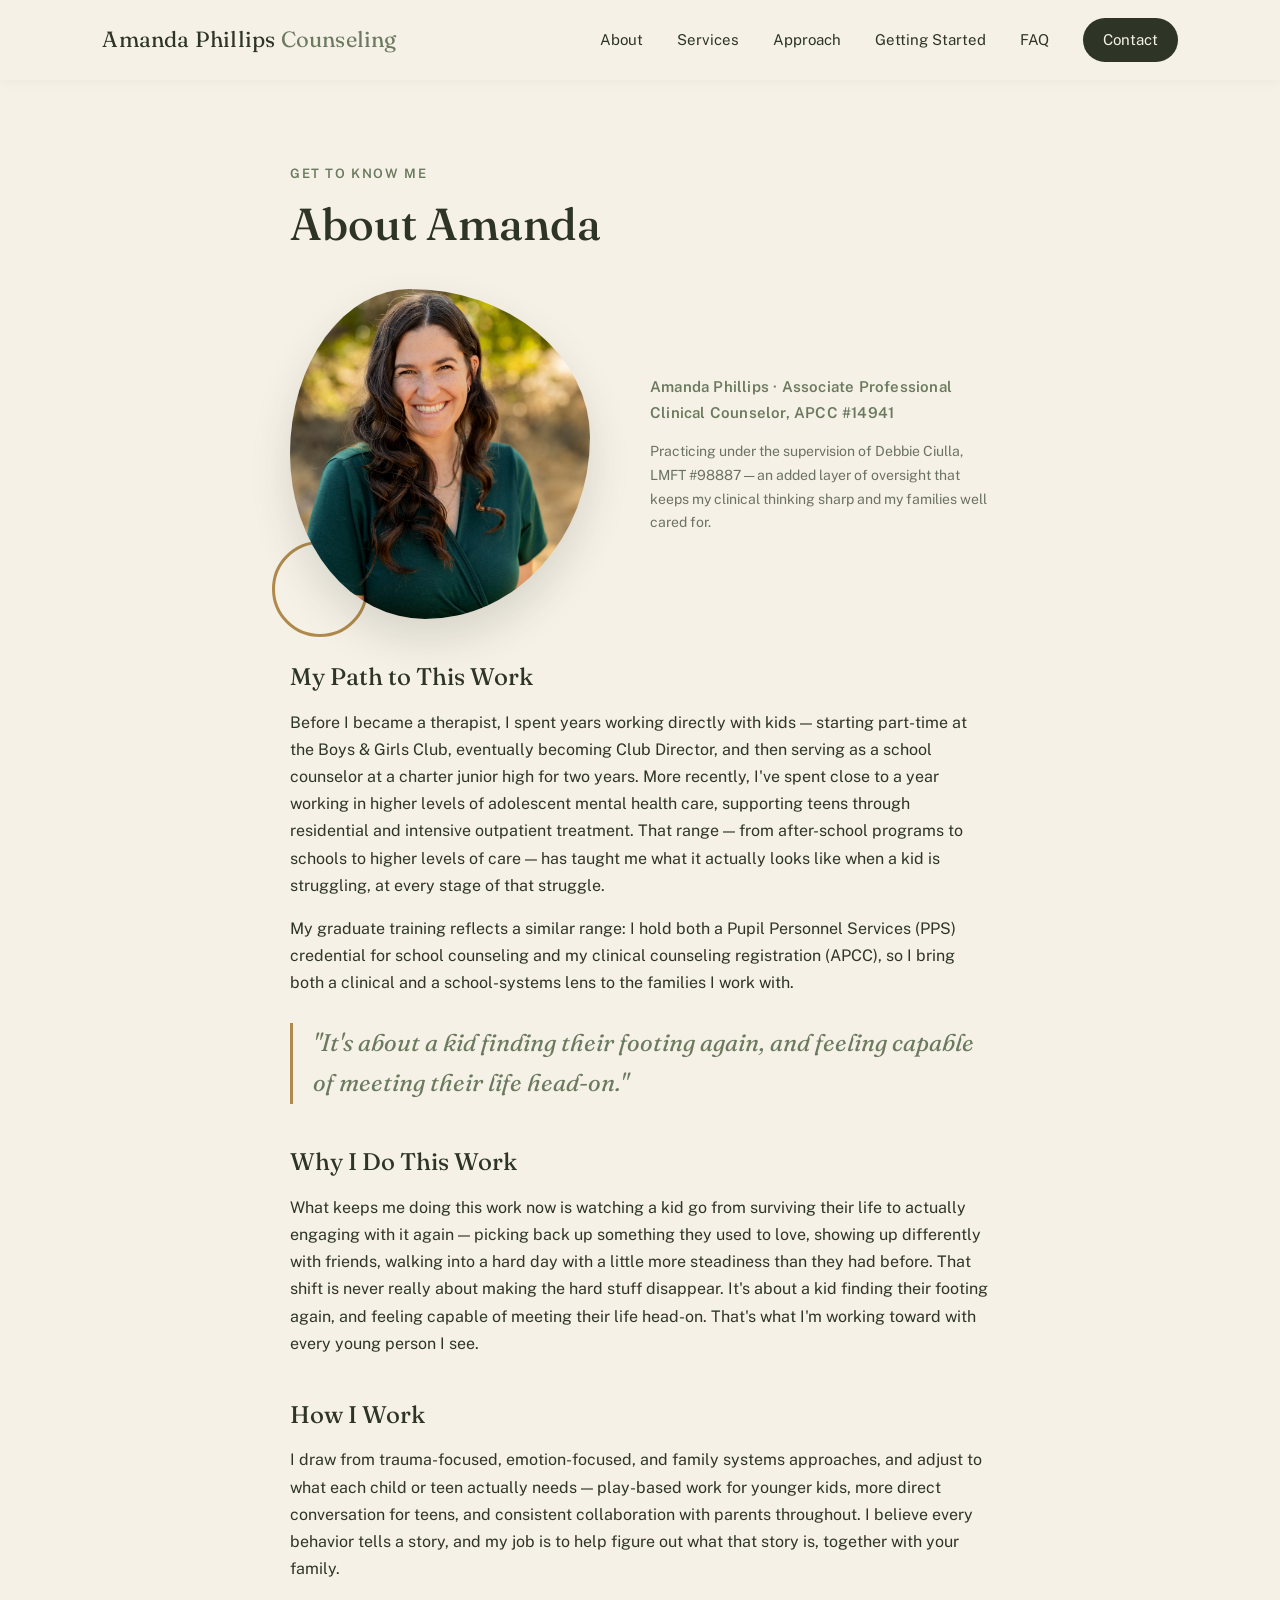
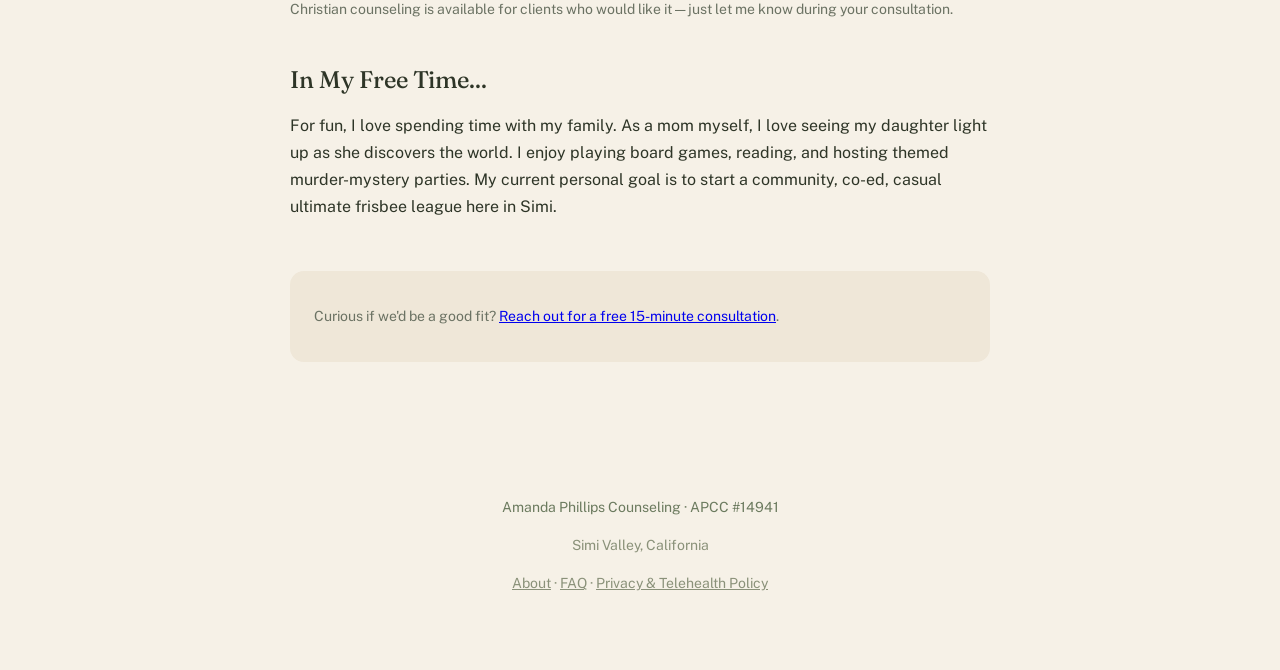
==== about.html @ 8415a765 "added about page and adjusted navs" ====
<!DOCTYPE html>
<html lang="en">
<head>
    <meta charset="UTF-8">
    <meta name="viewport" content="width=device-width, initial-scale=1.0">

    <title>About Amanda | Amanda Phillips Counseling</title>

    <meta name="description"
          content="Meet Amanda Phillips, APCC — a child, teen, and family therapist in Simi Valley, CA with a background in schools, youth programs, and adolescent mental health care.">
    <link rel="canonical" href="https://www.amandaphillipscounseling.com/about.html">

    <!-- Open Graph (Facebook, iMessage, etc.) -->
    <meta property="og:type" content="website">
    <meta property="og:title" content="About Amanda | Amanda Phillips Counseling">
    <meta property="og:description" content="Meet Amanda Phillips, APCC — a child, teen, and family therapist in Simi Valley, CA with a background in schools, youth programs, and adolescent mental health care.">
    <meta property="og:url" content="https://www.amandaphillipscounseling.com/about.html">
    <meta property="og:image" content="https://www.amandaphillipscounseling.com/images/amanda-headshot.jpg">
    <meta property="og:locale" content="en_US">

    <!-- Twitter Card -->
    <meta name="twitter:card" content="summary_large_image">
    <meta name="twitter:title" content="About Amanda | Amanda Phillips Counseling">
    <meta name="twitter:description" content="Meet Amanda Phillips, APCC — a child, teen, and family therapist in Simi Valley, CA.">
    <meta name="twitter:image" content="https://www.amandaphillipscounseling.com/images/amanda-headshot.jpg">

    <!-- Local Business / Practitioner Schema -->
    <script type="application/ld+json">
    {
      "@context": "https://schema.org",
      "@type": "MedicalBusiness",
      "name": "Amanda Phillips Counseling",
      "image": "https://www.amandaphillipscounseling.com/images/amanda-headshot.jpg",
      "url": "https://www.amandaphillipscounseling.com/",
      "telephone": "+1-805-864-2492",
      "email": "amandaphillips.counseling@gmail.com",
      "priceRange": "$195-$250",
      "address": {
        "@type": "PostalAddress",
        "addressLocality": "Simi Valley",
        "addressRegion": "CA",
        "addressCountry": "US"
      },
      "areaServed": {
        "@type": "State",
        "name": "California"
      },
      "founder": {
        "@type": "Person",
        "name": "Amanda Phillips",
        "jobTitle": "Associate Professional Clinical Counselor",
        "honorificSuffix": "APCC #14941"
      },
      "sameAs": ["https://www.psychologytoday.com/us/therapists/amanda-phillips-simi-valley-ca/1802395"]
    }
    </script>

    <link rel="stylesheet" href="style.css">

    <link rel="preconnect" href="https://fonts.googleapis.com">
    <link rel="preconnect" href="https://fonts.gstatic.com" crossorigin>
    <link href="https://fonts.googleapis.com/css2?family=Fraunces:opsz,wght@9..144,300;9..144,450;9..144,600&family=Public+Sans:wght@300;400;500;600&display=swap" rel="stylesheet">
</head>
<body>

<a class="skip-link" href="#main">Skip to content</a>

<nav>
    <a href="index.html" class="logo">Amanda Phillips <span>Counseling</span></a>

    <button class="menu-toggle" aria-label="Open menu" aria-expanded="false">
        <span></span><span></span><span></span>
    </button>

    <div class="nav-links">
        <a href="about.html">About</a>
        <a href="index.html#services">Services</a>
        <a href="index.html#approach">Approach</a>
        <a href="index.html#start">Getting Started</a>
        <a href="faq.html">FAQ</a>
        <a href="index.html#contact" class="nav-cta">Contact</a>
    </div>
</nav>

<main id="main">

    <section class="policy-page reveal">
        <p class="eyebrow">Get to Know Me</p>
        <h1>About Amanda</h1>

        <div class="about-grid" style="margin-top: 40px;">
            <div class="photo-container">
                <img src="images/amanda-headshot.jpg" alt="Amanda Phillips, Associate Professional Clinical Counselor">
            </div>

            <div class="about-copy">
                <p class="credential">Amanda Phillips &middot; Associate Professional Clinical Counselor, APCC #14941</p>
                <p class="supervisor">Practicing under the supervision of Debbie Ciulla, LMFT #98887 &mdash; an added layer of oversight that keeps my clinical thinking sharp and my families well cared for.</p>
            </div>
        </div>

        <h2>My Path to This Work</h2>
        <p>
            Before I became a therapist, I spent years working directly with kids &mdash;
            starting part-time at the Boys &amp; Girls Club, eventually becoming Club
            Director, and then serving as a school counselor at a charter junior high
            for two years. More recently, I've spent close to a year working in higher
            levels of adolescent mental health care, supporting teens through
            residential and intensive outpatient treatment. That range &mdash; from
            after-school programs to schools to higher levels of care &mdash; has taught
            me what it actually looks like when a kid is struggling, at every stage of
            that struggle.
        </p>
        <p>
            My graduate training reflects a similar range: I hold both a Pupil
            Personnel Services (PPS) credential for school counseling and my clinical
            counseling registration (APCC), so I bring both a clinical and a
            school-systems lens to the families I work with.
        </p>

        <p class="pull-quote">"It's about a kid finding their footing again, and feeling capable of meeting their life head-on."</p>

        <h2>Why I Do This Work</h2>
        <p>
            What keeps me doing this work now is watching a kid go from surviving
            their life to actually engaging with it again &mdash; picking back up
            something they used to love, showing up differently with friends, walking
            into a hard day with a little more steadiness than they had before. That
            shift is never really about making the hard stuff disappear. It's about a
            kid finding their footing again, and feeling capable of meeting their life
            head-on. That's what I'm working toward with every young person I see.
        </p>

        <h2>How I Work</h2>
        <p>
            I draw from trauma-focused, emotion-focused, and family systems approaches,
            and adjust to what each child or teen actually needs &mdash; play-based work
            for younger kids, more direct conversation for teens, and consistent
            collaboration with parents throughout. I believe every behavior tells a
            story, and my job is to help figure out what that story is, together with
            your family.
        </p>
        <p class="aside">
            Christian counseling is available for clients who would like it &mdash; just
            let me know during your consultation.
        </p>

        <h2>In My Free Time...</h2>
        <p>
            For fun, I love spending time with my family. As a mom myself, I love seeing my daughter light up as she discovers the world. 
            I enjoy playing board games, reading, and hosting themed murder-mystery parties. My current personal goal is to start a community, co-ed, casual ultimate frisbee
            league here in Simi.    
        </p>
    

        <div class="policy-disclaimer">
            <p>Curious if we'd be a good fit? <a href="index.html#contact">Reach out for a free 15-minute consultation</a>.</p>
        </div>
    </section>

</main>

<footer>
    <p>Amanda Phillips Counseling &middot; APCC #14941</p>
    <p class="footer-note">Simi Valley, California</p>
    <p class="footer-note"><a href="about.html">About</a> &middot; <a href="faq.html">FAQ</a> &middot; <a href="privacy.html">Privacy &amp; Telehealth Policy</a></p>
</footer>

<script src="script.js"></script>

</body>
</html>
---- style.css ----
:root {
    --paper: #F6F1E7;
    --paper-deep: #EFE7D8;
    --ink: #2E3527;
    --moss: #6B7A5E;
    --gold: #B08A4C;
    --blush: #D8B8AE;
    --card: #FFFFFF;
    --border: rgba(46,53,39,0.08);
}

* {
    box-sizing: border-box;
}

html {
    scroll-behavior: smooth;
    scroll-padding-top: 90px;
}

@media (prefers-reduced-motion: reduce) {
    html {
        scroll-behavior: auto;
    }
    * {
        animation-duration: 0.01ms !important;
        animation-iteration-count: 1 !important;
        transition-duration: 0.01ms !important;
    }
}

body {
    margin: 0;
    background: var(--paper);
    color: var(--ink);
    font-family: 'Public Sans', sans-serif;
    line-height: 1.7;
    font-weight: 400;
}

h1, h2, h3 {
    font-family: 'Fraunces', serif;
    color: var(--ink);
    line-height: 1.15;
    margin: 0 0 18px;
    font-weight: 500;
}

.skip-link {
    position: absolute;
    left: -999px;
    top: 0;
    background: var(--ink);
    color: var(--paper);
    padding: 12px 20px;
    z-index: 2000;
}

.skip-link:focus {
    left: 12px;
    top: 12px;
}

a:focus-visible,
button:focus-visible {
    outline: 2px solid var(--gold);
    outline-offset: 3px;
}

/* NAV */

nav {
    position: sticky;
    top: 0;
    z-index: 1000;
    background: rgba(246,241,231,0.92);
    backdrop-filter: blur(10px);
    display: flex;
    justify-content: space-between;
    align-items: center;
    padding: 18px 8%;
    box-shadow: 0 2px 12px rgba(0,0,0,.04);
}

.logo {
    font-family: 'Fraunces', serif;
    font-size: 22px;
    color: var(--ink);
    text-decoration: none;
    letter-spacing: 0.2px;
}

.logo span {
    color: var(--moss);
}

.nav-links {
    display: flex;
    align-items: center;
    gap: 34px;
}

.nav-links a {
    text-decoration: none;
    color: var(--ink);
    font-size: 15px;
    position: relative;
}

.nav-links a:not(.nav-cta)::after {
    content: "";
    position: absolute;
    left: 0;
    bottom: -4px;
    width: 0;
    height: 1px;
    background: var(--gold);
    transition: width .25s ease;
}

.nav-links a:not(.nav-cta):hover::after {
    width: 100%;
}

.nav-cta {
    background: var(--ink);
    color: var(--paper) !important;
    padding: 9px 20px;
    border-radius: 999px;
    font-size: 14px;
}

.menu-toggle {
    display: none;
    flex-direction: column;
    justify-content: center;
    gap: 5px;
    background: none;
    border: none;
    cursor: pointer;
    padding: 6px;
}

.menu-toggle span {
    width: 24px;
    height: 2px;
    background: var(--ink);
    transition: transform .25s ease, opacity .25s ease;
}

.menu-toggle.active span:nth-child(1) {
    transform: translateY(7px) rotate(45deg);
}

.menu-toggle.active span:nth-child(2) {
    opacity: 0;
}

.menu-toggle.active span:nth-child(3) {
    transform: translateY(-7px) rotate(-45deg);
}

/* HERO */

.hero {
    position: relative;
    display: grid;
    grid-template-columns: 1.15fr 0.85fr;
    align-items: center;
    padding: 110px 0 100px 8%;
    overflow: hidden;
    background: var(--paper);
}

.hero-content {
    max-width: 620px;
    position: relative;
    z-index: 2;
}

.eyebrow {
    text-transform: uppercase;
    letter-spacing: 1.6px;
    color: var(--moss);
    font-size: 13px;
    font-weight: 600;
}

.hero h1 {
    font-size: 3.1rem;
    font-weight: 450;
    margin-top: 14px;
    margin-bottom: 0;
}

.hero-rule {
    width: 90px;
    height: 2px;
    background: var(--gold);
    border: none;
    margin: 28px 0;
}

.hero-text {
    font-size: 1.15rem;
    color: #4b5240;
    max-width: 480px;
}

.button {
    display: inline-block;
    margin-top: 20px;
    background: var(--gold);
    color: #fff;
    text-decoration: none;
    padding: 15px 34px;
    border-radius: 999px;
    font-size: 16px;
    font-weight: 500;
    transition: transform .25s ease, box-shadow .25s ease;
}

.button:hover {
    transform: translateY(-3px);
    box-shadow: 0 10px 24px rgba(176,138,76,.35);
}

.hero-branch {
    justify-self: end;
    width: 46vw;
    max-width: 560px;
    min-width: 320px;
    transform: translateX(8%);
    opacity: 0;
    animation: branchIn 1.4s ease forwards;
    animation-delay: .2s;
}

@keyframes branchIn {
    from { opacity: 0; transform: translateX(14%) translateY(10px); }
    to { opacity: 1; transform: translateX(8%) translateY(0); }
}

/* SECTIONS */

section, .about {
    max-width: 1080px;
    margin: 0 auto;
    padding: 70px 30px;
}

section h2 {
    font-size: 2.6rem;
    font-weight: 450;
}

.reveal {
    opacity: 0;
    transform: translateY(20px);
    transition: opacity .7s ease, transform .7s ease;
}

.reveal.in-view {
    opacity: 1;
    transform: translateY(0);
}

/* CARDS */

.cards {
    display: grid;
    grid-template-columns: repeat(auto-fit, minmax(250px,1fr));
    gap: 24px;
    margin-top: 20px;
}

.card {
    background: var(--card);
    padding: 32px 28px;
    border-radius: 18px;
    border: 1px solid var(--border);
    transition: transform .3s ease, box-shadow .3s ease;
}

.card:hover {
    transform: translateY(-5px);
    box-shadow: 0 16px 32px rgba(46,53,39,.08);
}

.card-icon {
    width: 34px;
    height: 34px;
    margin-bottom: 14px;
}

.card h3 {
    font-size: 1.3rem;
    margin-bottom: 8px;
}

.card p {
    margin: 0;
    color: #4b5240;
}

/* ABOUT */

.about-grid {
    display: grid;
    grid-template-columns: 300px 1fr;
    gap: 60px;
    align-items: center;
}

.photo-container {
    position: relative;
}

.photo-container img {
    width: 100%;
    max-width: 340px;
    min-height: 320px;
    display: block;
    border-radius: 40% 60% 55% 45% / 50% 45% 55% 50%;
    box-shadow: 0 20px 40px rgba(46,53,39,.15);
    object-fit: cover;
    aspect-ratio: 1 / 1.1;
    background: linear-gradient(160deg, var(--paper-deep), var(--blush));
    color: transparent;
}

.photo-container::after {
    content: "";
    position: absolute;
    width: 90px;
    height: 90px;
    border: 3px solid var(--gold);
    border-radius: 50%;
    bottom: -18px;
    left: -18px;
    z-index: -1;
}

.credential {
    color: var(--moss);
    font-weight: 600;
    font-size: 15px;
    letter-spacing: .2px;
}

.supervisor {
    color: #6b7263;
    font-size: 14px;
    margin-top: 4px;
}

.pull-quote {
    font-family: 'Fraunces', serif;
    font-size: 1.5rem;
    font-style: italic;
    color: var(--moss);
    border-left: 3px solid var(--gold);
    padding-left: 20px;
    margin: 26px 0;
}

.aside {
    font-size: 14px;
    color: #6b7263;
}

/* APPROACH */

.approach-intro {
    max-width: 640px;
    color: #4b5240;
}

.approach-list {
    display: grid;
    grid-template-columns: repeat(auto-fit, minmax(230px,1fr));
    gap: 30px;
    margin-top: 30px;
}

.approach-item {
    border-top: 2px solid var(--gold);
    padding-top: 16px;
}

.approach-item h3 {
    font-size: 1.15rem;
    margin-bottom: 8px;
}

.approach-item p {
    margin: 0;
    color: #4b5240;
    font-size: 15px;
}

/* GETTING STARTED */

.steps {
    display: grid;
    grid-template-columns: repeat(auto-fit, minmax(220px,1fr));
    gap: 30px;
    margin-top: 30px;
    position: relative;
}

.step {
    background: var(--paper-deep);
    padding: 28px 24px;
    border-radius: 18px;
}

.step-mark {
    display: block;
    width: 12px;
    height: 12px;
    border-radius: 50%;
    background: var(--gold);
    margin-bottom: 16px;
}

.step h3 {
    font-size: 1.1rem;
    margin-bottom: 6px;
}

.step p {
    margin: 0;
    color: #4b5240;
    font-size: 15px;
}

/* CONTACT */

.contact {
    text-align: center;
}

.contact-sub {
    color: var(--moss);
    font-weight: 500;
}

.contact-form {
    max-width: 520px;
    margin: 40px auto 10px;
    text-align: left;
    background: var(--card);
    padding: 36px;
    border-radius: 20px;
    border: 1px solid var(--border);
}

.form-row {
    margin-bottom: 20px;
}

.form-row label {
    display: block;
    font-weight: 600;
    font-size: 14px;
    margin-bottom: 6px;
    color: var(--ink);
}

.form-row .optional {
    font-weight: 400;
    color: #8a9179;
}

.form-row input,
.form-row textarea {
    width: 100%;
    font-family: 'Public Sans', sans-serif;
    font-size: 15px;
    padding: 12px 14px;
    border-radius: 10px;
    border: 1px solid var(--border);
    background: var(--paper);
    color: var(--ink);
    resize: vertical;
}

.form-row input:focus,
.form-row textarea:focus {
    outline: 2px solid var(--gold);
    outline-offset: 1px;
}

.hp-field {
    position: absolute;
    left: -9999px;
    width: 1px;
    height: 1px;
    overflow: hidden;
}

.contact-form .button {
    border: none;
    cursor: pointer;
    width: 100%;
    text-align: center;
}

.form-status {
    text-align: center;
    font-size: 14px;
    margin: 14px 0 0;
    min-height: 20px;
}

.form-status.success {
    color: var(--moss);
    font-weight: 600;
}

.form-status.error {
    color: #a8503e;
    font-weight: 600;
}

.contact-details {
    display: flex;
    flex-direction: column;
    align-items: center;
    gap: 10px;
    margin-top: 20px;
}

.contact-details a {
    color: var(--ink);
    text-decoration: none;
    font-family: 'Fraunces', serif;
    font-size: 1.5rem;
    border-bottom: 1px solid transparent;
    transition: border-color .25s ease, color .25s ease;
}

.contact-details a:hover {
    color: var(--gold);
    border-color: var(--gold);
}

/* FOOTER */

footer {
    text-align: center;
    padding: 50px 20px 60px;
    color: var(--moss);
    font-size: 14px;
}

.footer-note {
    color: #8a9179;
    margin-top: 4px;
}

.footer-note a {
    color: #8a9179;
    text-decoration: underline;
}

.footer-note a:hover {
    color: var(--moss);
}

/* POLICY PAGE */

.policy-page {
    max-width: 760px;
    padding-top: 70px;
}

.policy-page h1 {
    font-size: 2.8rem;
    margin-top: 10px;
}

.policy-page h2 {
    font-size: 1.5rem;
    margin-top: 44px;
}

.policy-note {
    color: #4b5240;
    font-size: 1.05rem;
    border-left: 3px solid var(--gold);
    padding-left: 20px;
}

.policy-page ul {
    color: #4b5240;
    padding-left: 22px;
}

.policy-page li {
    margin-bottom: 10px;
}

.policy-contact {
    align-items: flex-start;
    margin: 16px 0 30px;
}

.policy-contact a {
    font-size: 1.2rem;
}

.policy-disclaimer {
    margin-top: 50px;
    padding: 20px 24px;
    background: var(--paper-deep);
    border-radius: 14px;
    font-size: 14px;
    color: #6b7263;
}

/* MOBILE */

@media (max-width: 860px) {
    .hero {
        grid-template-columns: 1fr;
        padding: 70px 8% 0;
        text-align: center;
    }
    .hero-content {
        max-width: 100%;
        margin: 0 auto;
    }
    .hero-rule {
        margin: 24px auto;
    }
    .hero-text {
        margin-left: auto;
        margin-right: auto;
    }
    .hero-branch {
        justify-self: center;
        width: 70vw;
        max-width: 320px;
        margin-top: 30px;
        transform: none;
    }
    @keyframes branchIn {
        from { opacity: 0; transform: translateY(10px); }
        to { opacity: 1; transform: translateY(0); }
    }
    .hero h1 {
        font-size: 2.6rem;
    }
    .about-grid {
        grid-template-columns: 1fr;
        text-align: center;
    }
    .photo-container {
        margin: 0 auto;
    }
    .photo-container::after {
        left: calc(50% - 160px);
    }
    .pull-quote {
        text-align: left;
    }
}

@media (max-width: 700px) {
    .menu-toggle {
        display: flex;
    }
    .nav-links {
        display: none;
    }
    .nav-links.active {
        display: flex;
        flex-direction: column;
        align-items: flex-start;
        position: absolute;
        top: 68px;
        left: 0;
        width: 100%;
        background: var(--paper);
        padding: 24px 8%;
        gap: 20px;
        box-shadow: 0 12px 20px rgba(0,0,0,.06);
    }
    .hero h1 {
        font-size: 2.4rem;
    }
    section h2 {
        font-size: 2.1rem;
    }
}
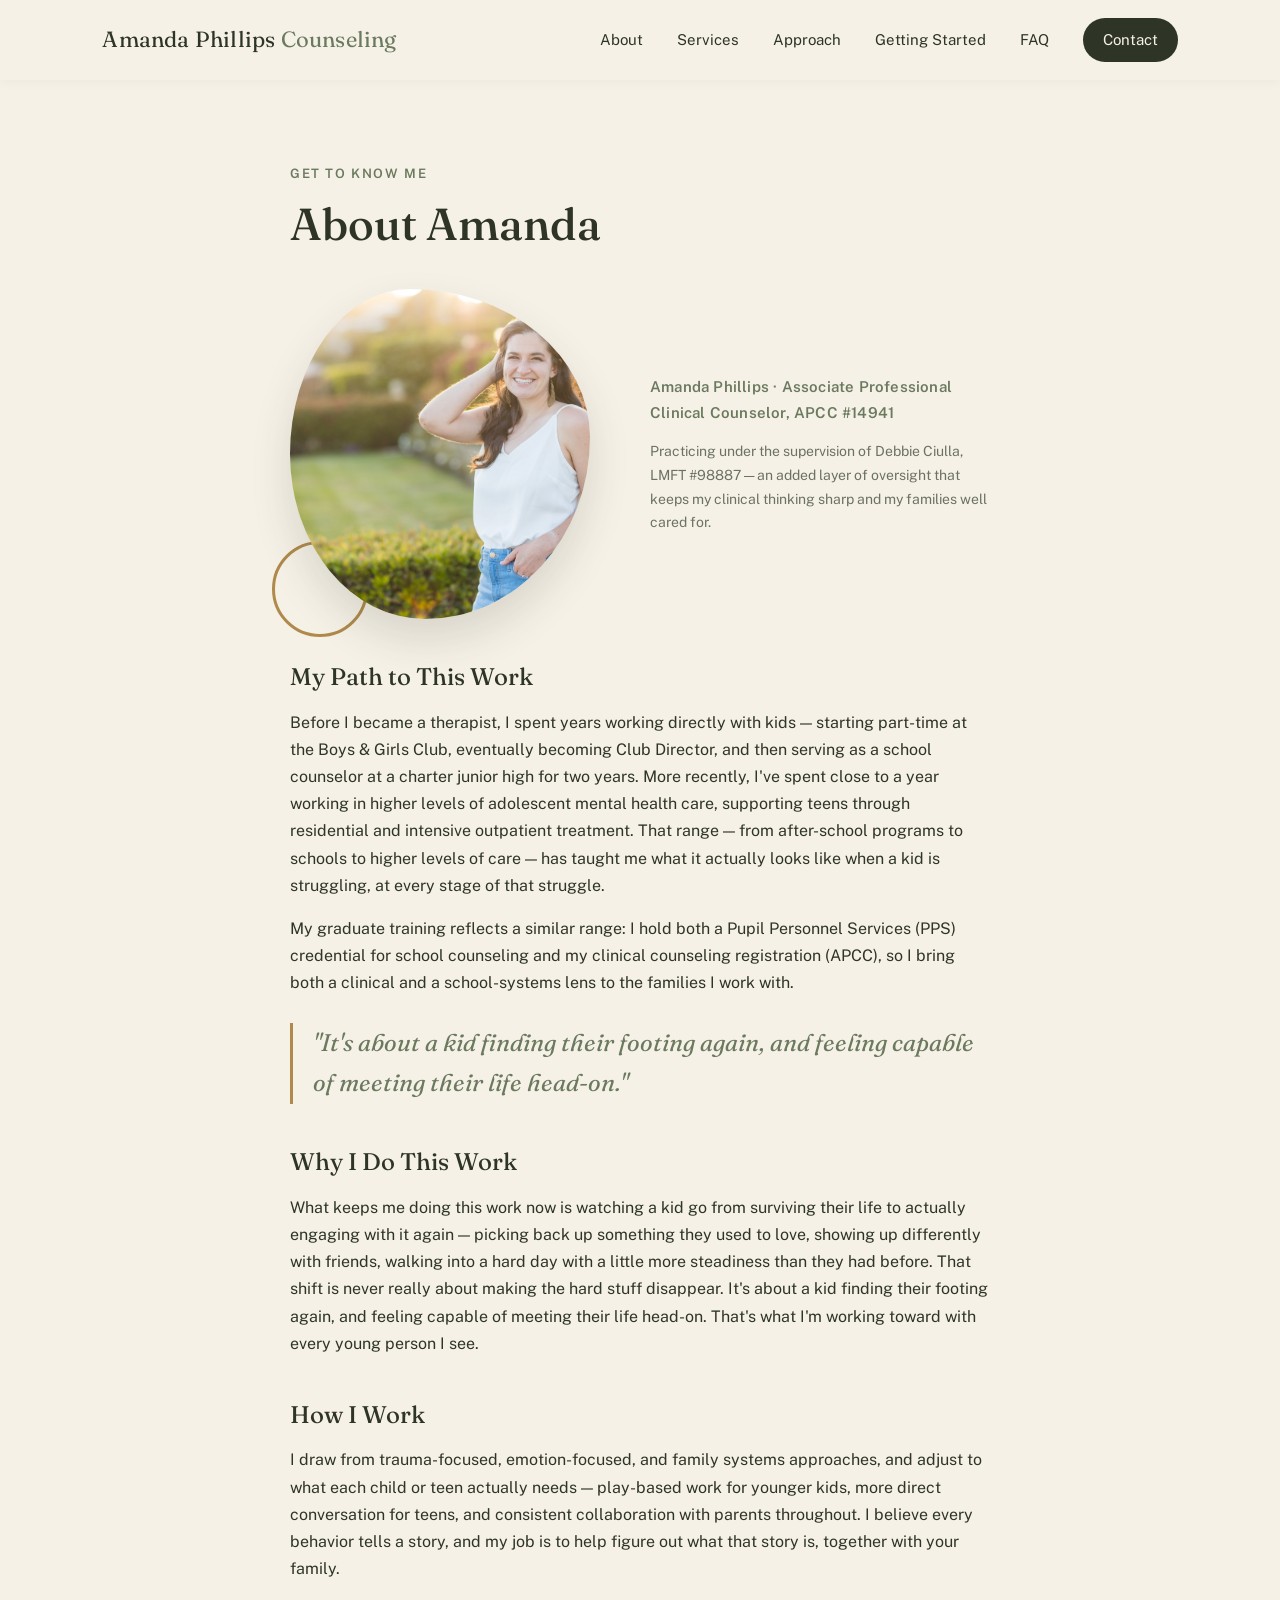
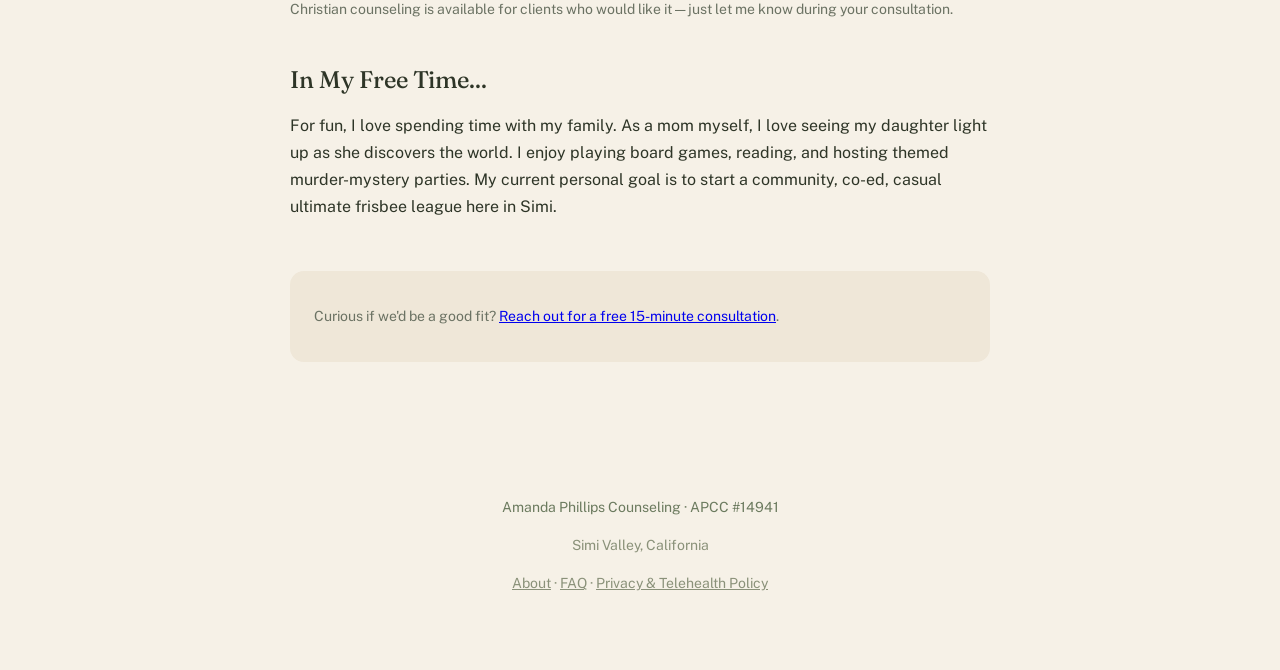
==== commit 85537cdc: "added second headshot for about" ====
--- a/about.html
+++ b/about.html
@@ -90,7 +90,7 @@
 
         <div class="about-grid" style="margin-top: 40px;">
             <div class="photo-container">
-                <img src="images/amanda-headshot.jpg" alt="Amanda Phillips, Associate Professional Clinical Counselor">
+                <img src="images/amanda-headshot2.jpg" alt="Amanda Phillips, Associate Professional Clinical Counselor">
             </div>
 
             <div class="about-copy">
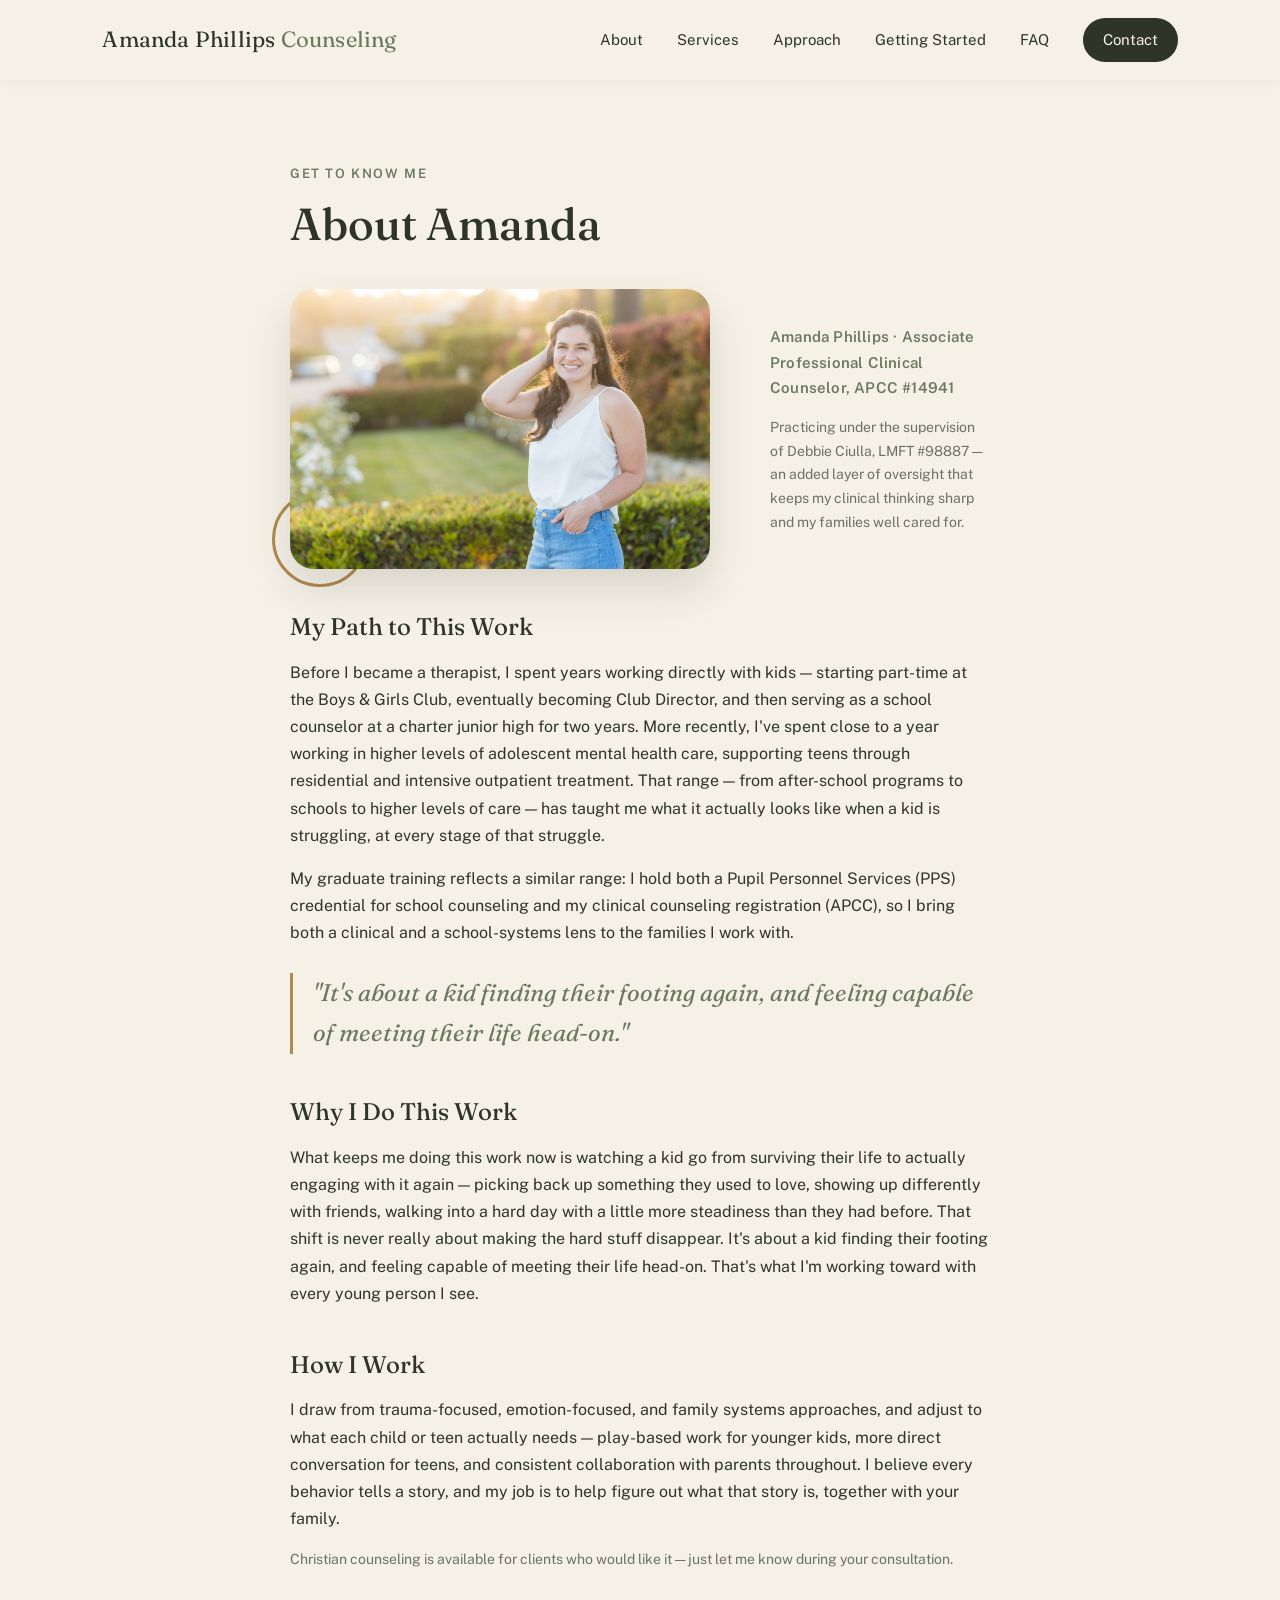
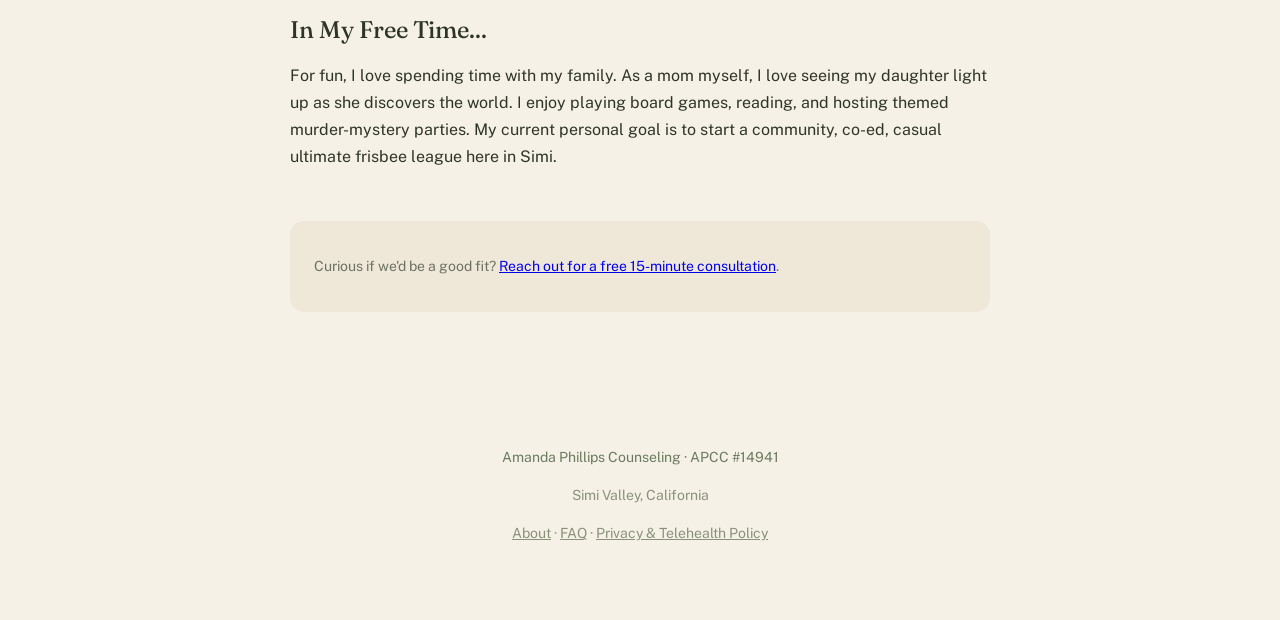
==== commit 03f9d134: "Updated about photo container too" ====
--- a/about.html
+++ b/about.html
@@ -88,15 +88,16 @@
         <p class="eyebrow">Get to Know Me</p>
         <h1>About Amanda</h1>
 
-        <div class="about-grid" style="margin-top: 40px;">
-            <div class="photo-container">
-                <img src="images/amanda-headshot2.jpg" alt="Amanda Phillips, Associate Professional Clinical Counselor">
-            </div>
+        <div class="about-photo-grid" style="margin-top: 40px;">
+    <div class="about-photo-container">
+        <img src="images/amanda-headshot2.jpg" alt="Amanda Phillips, Associate Professional Clinical Counselor">
+    </div>
 
-            <div class="about-copy">
-                <p class="credential">Amanda Phillips &middot; Associate Professional Clinical Counselor, APCC #14941</p>
-                <p class="supervisor">Practicing under the supervision of Debbie Ciulla, LMFT #98887 &mdash; an added layer of oversight that keeps my clinical thinking sharp and my families well cared for.</p>
-            </div>
+    <div class="about-copy">
+        <p class="credential">Amanda Phillips &middot; Associate Professional Clinical Counselor, APCC #14941</p>
+        <p class="supervisor">Practicing under the supervision of Debbie Ciulla, LMFT #98887 &mdash; an added layer of oversight that keeps my clinical thinking sharp and my families well cared for.</p>
+    </div>
+</div>
         </div>
 
         <h2>My Path to This Work</h2>
--- a/style.css
+++ b/style.css
@@ -226,6 +226,7 @@
 }
 
 .hero-branch {
+    display: block;
     justify-self: end;
     width: 46vw;
     max-width: 560px;
@@ -252,6 +253,21 @@
 section h2 {
     font-size: 2.6rem;
     font-weight: 450;
+}
+
+.intro-lead,
+.start-lead,
+.contact-lead {
+    max-width: 620px;
+    color: #4b5240;
+    font-size: 1.05rem;
+    margin-top: -6px;
+}
+
+.contact-lead {
+    margin-left: auto;
+    margin-right: auto;
+    text-align: center;
 }
 
 .reveal {
@@ -569,7 +585,7 @@
     color: var(--moss);
 }
 
-/* POLICY PAGE */
+/* POLICY / FAQ PAGE */
 
 .policy-page {
     max-width: 760px;
@@ -620,6 +636,78 @@
     color: #6b7263;
 }
 
+/* FAQ */
+
+.faq-list {
+    margin-top: 10px;
+}
+
+.faq-item {
+    border-bottom: 1px solid var(--border);
+    padding: 26px 0;
+}
+
+.faq-item:first-child {
+    border-top: 1px solid var(--border);
+}
+
+.faq-question {
+    margin: 0 0 0 0;
+    font-size: 1.15rem;
+    padding: 0;
+    width: 100%;
+    background: none;
+    border: none;
+    text-align: left;
+    cursor: pointer;
+    display: flex;
+    justify-content: space-between;
+    align-items: center;
+    gap: 20px;
+    color: var(--ink);
+    font-family: 'Fraunces', serif;
+}
+
+.faq-question-mark {
+    flex-shrink: 0;
+    width: 26px;
+    height: 26px;
+    border-radius: 50%;
+    border: 1px solid var(--gold);
+    color: var(--gold);
+    display: flex;
+    align-items: center;
+    justify-content: center;
+    font-size: 16px;
+    font-family: 'Public Sans', sans-serif;
+    transition: transform .25s ease;
+}
+
+.faq-item.open .faq-question-mark {
+    transform: rotate(45deg);
+}
+
+.faq-answer {
+    max-height: 0;
+    overflow: hidden;
+    transition: max-height .35s ease;
+}
+
+.faq-answer p,
+.faq-answer ul {
+    color: #4b5240;
+    margin: 16px 0 0;
+}
+
+.faq-item.open .faq-answer {
+    max-height: 600px;
+}
+
+.faq-fill {
+    color: var(--gold);
+    font-weight: 600;
+}
+
 /* MOBILE */
 
 @media (max-width: 860px) {
@@ -652,6 +740,12 @@
     }
     .hero h1 {
         font-size: 2.6rem;
+    }
+    .intro-lead,
+    .start-lead {
+        margin-left: auto;
+        margin-right: auto;
+        text-align: center;
     }
     .about-grid {
         grid-template-columns: 1fr;
@@ -694,4 +788,49 @@
     section h2 {
         font-size: 2.1rem;
     }
+}
+
+/* About Page - Landscape Photo */
+.about-photo-grid {
+    display: grid;
+    grid-template-columns: 420px 1fr;
+    gap: 60px;
+    align-items: center;
+}
+
+.about-photo-container {
+    position: relative;
+}
+
+.about-photo-container img {
+    width: 100%;
+    display: block;
+    aspect-ratio: 3 / 2;
+    object-fit: cover;
+    object-position: center 30%;
+    border-radius: 24px;
+    box-shadow: 0 20px 40px rgba(46,53,39,.15);
+    background: linear-gradient(160deg, var(--paper-deep), var(--blush));
+}
+
+.about-photo-container::after {
+    content: "";
+    position: absolute;
+    width: 90px;
+    height: 90px;
+    border: 3px solid var(--gold);
+    border-radius: 50%;
+    bottom: -18px;
+    left: -18px;
+    z-index: -1;
+}
+
+@media (max-width: 860px) {
+    .about-photo-grid {
+        grid-template-columns: 1fr;
+        text-align: center;
+    }
+    .about-photo-container::after {
+        left: calc(50% - 160px);
+    }
 }
